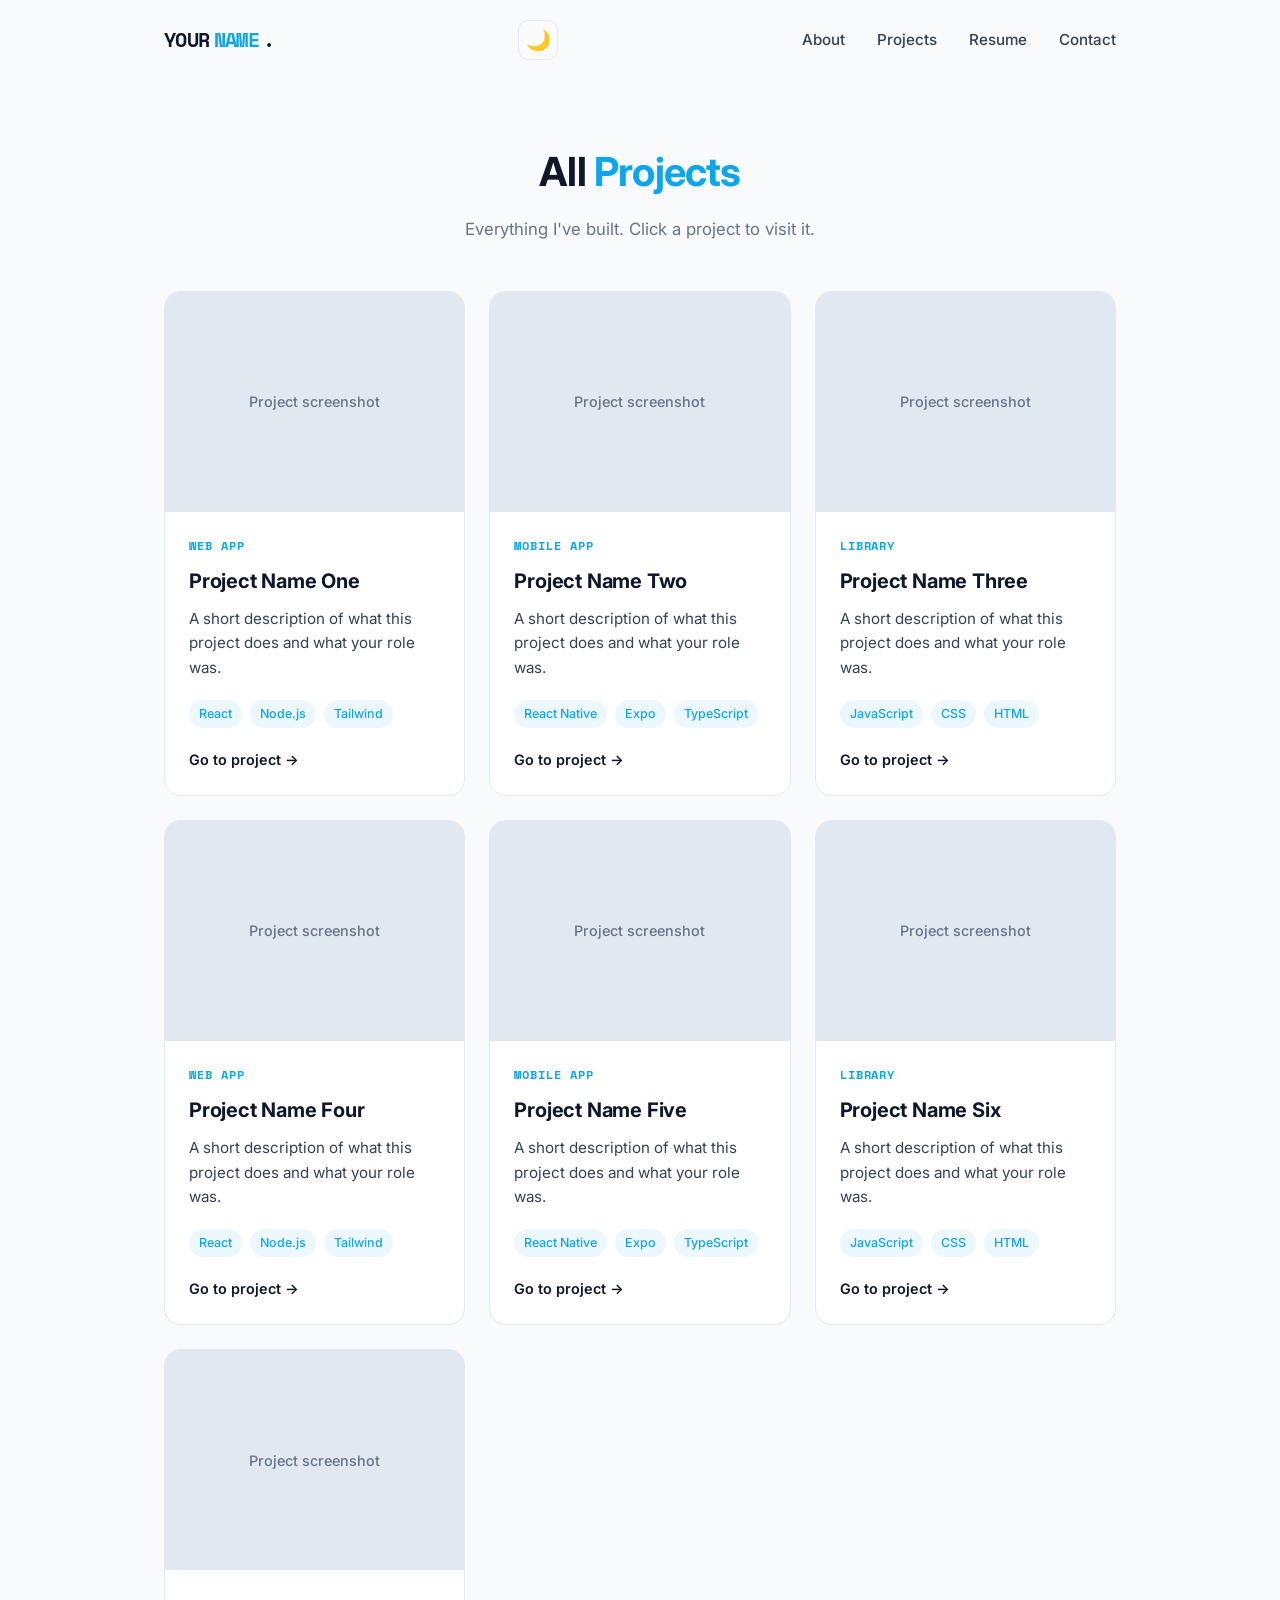
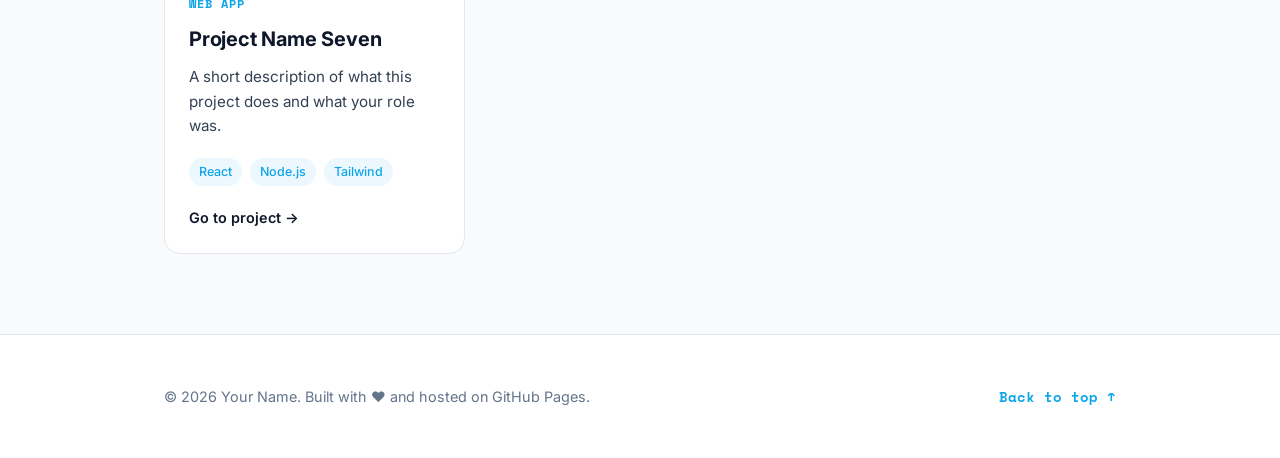
==== projects.html @ 4eeb3b73 "first commit" ====
<!DOCTYPE html>
<html lang="en">
<head>
  <meta charset="UTF-8" />
  <meta name="viewport" content="width=device-width, initial-scale=1.0" />
  <title>Projects | Your Name</title>
  <meta name="description" content="All projects by Your Name — developer, designer, and creator." />
  <link rel="preconnect" href="https://fonts.googleapis.com" />
  <link rel="preconnect" href="https://fonts.gstatic.com" crossorigin />
  <link href="https://fonts.googleapis.com/css2?family=Inter:wght@300;400;500;600;700&family=Space+Mono:ital,wght@0,400;0,700;1,400&display=swap" rel="stylesheet" />
  <link rel="stylesheet" href="styles.css" />
</head>
<body>

  <nav class="navbar" id="navbar">
    <div class="nav-container">
      <a href="index.html" class="logo">YOUR<span>NAME</span>.</a>

      <button class="theme-toggle" id="theme-toggle" aria-label="Toggle dark mode" title="Toggle dark mode">
        <span class="theme-icon">🌙</span>
      </button>

      <ul class="nav-links" id="nav-links">
        <li><a href="index.html#about">About</a></li>
        <li><a href="projects.html">Projects</a></li>
        <li><a href="resume.html">Resume</a></li>
        <li><a href="index.html#contact">Contact</a></li>
      </ul>

      <button class="nav-toggle" id="nav-toggle" aria-label="Toggle menu">
        <span></span>
        <span></span>
        <span></span>
      </button>
    </div>
  </nav>

  <section class="section projects-page" style="padding-top: 140px; padding-bottom: 80px;">
    <div class="container">
      <div class="section-header projects-header">
        <h2 class="section-title">All <span class="accent">Projects</span></h2>
        <p class="section-subtitle">Everything I've built. Click a project to visit it.</p>
      </div>
      <div class="projects-grid">
        <!-- Project 1 -->
        <article class="project-card">
          <div class="project-image">
            <div class="project-img-placeholder">Project screenshot</div>
          </div>
          <div class="project-content">
            <span class="project-tag">Web App</span>
            <h3 class="project-title">Project Name One</h3>
            <p class="project-description">
              A short description of what this project does and what your role was.
            </p>
            <div class="project-tech">
              <span>React</span>
              <span>Node.js</span>
              <span>Tailwind</span>
            </div>
            <a href="#" class="project-link">Go to project →</a>
          </div>
        </article>
        <!-- Project 2 -->
        <article class="project-card">
          <div class="project-image">
            <div class="project-img-placeholder">Project screenshot</div>
          </div>
          <div class="project-content">
            <span class="project-tag">Mobile App</span>
            <h3 class="project-title">Project Name Two</h3>
            <p class="project-description">
              A short description of what this project does and what your role was.
            </p>
            <div class="project-tech">
              <span>React Native</span>
              <span>Expo</span>
              <span>TypeScript</span>
            </div>
            <a href="#" class="project-link">Go to project →</a>
          </div>
        </article>
        <!-- Project 3 -->
        <article class="project-card">
          <div class="project-image">
            <div class="project-img-placeholder">Project screenshot</div>
          </div>
          <div class="project-content">
            <span class="project-tag">Library</span>
            <h3 class="project-title">Project Name Three</h3>
            <p class="project-description">
              A short description of what this project does and what your role was.
            </p>
            <div class="project-tech">
              <span>JavaScript</span>
              <span>CSS</span>
              <span>HTML</span>
            </div>
            <a href="#" class="project-link">Go to project →</a>
          </div>
        </article>
        <!-- Project 4 -->
        <article class="project-card">
          <div class="project-image">
            <div class="project-img-placeholder">Project screenshot</div>
          </div>
          <div class="project-content">
            <span class="project-tag">Web App</span>
            <h3 class="project-title">Project Name Four</h3>
            <p class="project-description">
              A short description of what this project does and what your role was.
            </p>
            <div class="project-tech">
              <span>React</span>
              <span>Node.js</span>
              <span>Tailwind</span>
            </div>
            <a href="#" class="project-link">Go to project →</a>
          </div>
        </article>
        <!-- Project 5 -->
        <article class="project-card">
          <div class="project-image">
            <div class="project-img-placeholder">Project screenshot</div>
          </div>
          <div class="project-content">
            <span class="project-tag">Mobile App</span>
            <h3 class="project-title">Project Name Five</h3>
            <p class="project-description">
              A short description of what this project does and what your role was.
            </p>
            <div class="project-tech">
              <span>React Native</span>
              <span>Expo</span>
              <span>TypeScript</span>
            </div>
            <a href="#" class="project-link">Go to project →</a>
          </div>
        </article>
        <!-- Project 6 -->
        <article class="project-card">
          <div class="project-image">
            <div class="project-img-placeholder">Project screenshot</div>
          </div>
          <div class="project-content">
            <span class="project-tag">Library</span>
            <h3 class="project-title">Project Name Six</h3>
            <p class="project-description">
              A short description of what this project does and what your role was.
            </p>
            <div class="project-tech">
              <span>JavaScript</span>
              <span>CSS</span>
              <span>HTML</span>
            </div>
            <a href="#" class="project-link">Go to project →</a>
          </div>
        </article>
        <!-- Project 7 -->
        <article class="project-card">
          <div class="project-image">
            <div class="project-img-placeholder">Project screenshot</div>
          </div>
          <div class="project-content">
            <span class="project-tag">Web App</span>
            <h3 class="project-title">Project Name Seven</h3>
            <p class="project-description">
              A short description of what this project does and what your role was.
            </p>
            <div class="project-tech">
              <span>React</span>
              <span>Node.js</span>
              <span>Tailwind</span>
            </div>
            <a href="#" class="project-link">Go to project →</a>
          </div>
        </article>
        <!-- Add more project cards here as needed -->
      </div>
    </div>
  </section>

  <footer class="footer">
    <div class="container footer-inner">
      <p>&copy; <span id="year"></span> Your Name. Built with ❤️ and hosted on GitHub Pages.</p>
      <div class="footer-note">
        <a href="#top" class="back-to-top">Back to top ↑</a>
      </div>
    </div>
  </footer>

  <script src="script.js"></script>
</body>
</html>
---- styles.css ----
/* ==========================================================================
   Portfolio Styles — inspired by theebruv.dev
   Clean, minimal, typography-focused design with dark mode
   ========================================================================== */

/* ---------- Variables (light mode) ---------- */
:root {
  --bg: #ffffff;
  --fg: #0f172a;
  --muted: #64748b;
  --accent: #0ea5e9;
  --accent-hover: #0284c7;
  --surface: #f8fafc;
  --border: #e2e8f0;
  --ink: #334155;

  --radius: 16px;
  --shadow: 0 10px 30px -10px rgba(2, 6, 23, 0.08);
  --transition: 0.3s ease;

  --max-width: 1000px;
}

/* ---------- Dark mode overrides ---------- */
body.dark {
  --bg: #0b1021;
  --fg: #f1f5f9;
  --muted: #94a3b8;
  --accent: #38bdf8;
  --accent-hover: #7dd3fc;
  --surface: #111827;
  --border: #1e293b;
  --ink: #e2e8f0;

  --shadow: 0 10px 30px -10px rgba(0, 0, 0, 0.45);
}

/* ---------- Reset ---------- */
* {
  box-sizing: border-box;
  margin: 0;
  padding: 0;
}

html {
  scroll-behavior: smooth;
}

body {
  font-family: "Inter", system-ui, -apple-system, sans-serif;
  background: var(--bg);
  color: var(--fg);
  line-height: 1.6;
  font-size: 17px;
  -webkit-font-smoothing: antialiased;
  transition: background-color 0.3s ease, color 0.3s ease;
}

a {
  color: inherit;
  text-decoration: none;
}

ul {
  list-style: none;
}

img {
  max-width: 100%;
  display: block;
}

/* ---------- Layout ---------- */
.container {
  width: 100%;
  max-width: var(--max-width);
  margin: 0 auto;
  padding: 0 24px;
}

.section {
  padding: 100px 0;
}

.section-header {
  text-align: center;
  max-width: 640px;
  margin: 0 auto 64px;
}

.section-title {
  font-size: 2.5rem;
  font-weight: 700;
  letter-spacing: -0.02em;
  margin-bottom: 12px;
}

.section-title .accent {
  color: var(--accent);
}

.section-subtitle {
  color: var(--muted);
  font-size: 1.05rem;
}

/* ---------- Navigation ---------- */
.navbar {
  position: fixed;
  top: 0;
  left: 0;
  width: 100%;
  z-index: 1000;
  padding: 20px 0;
  transition: var(--transition);
}

.navbar.scrolled {
  background: rgba(11, 16, 33, 0.85);
  backdrop-filter: blur(12px);
  padding: 12px 0;
  border-bottom: 1px solid var(--border);
}

body.dark .navbar.scrolled {
  background: rgba(11, 16, 33, 0.95);
}

.nav-container {
  max-width: var(--max-width);
  margin: 0 auto;
  padding: 0 24px;
  display: flex;
  align-items: center;
  justify-content: space-between;
  gap: 16px;
}

.logo {
  font-family: "Space Mono", monospace;
  font-size: 1.25rem;
  font-weight: 700;
  letter-spacing: -0.03em;
  display: flex;
  align-items: center;
  gap: 4px;
}

.logo span {
  color: var(--accent);
}

/* Theme toggle */
.theme-toggle {
  display: flex;
  align-items: center;
  justify-content: center;
  width: 40px;
  height: 40px;
  border-radius: 10px;
  border: 1px solid var(--border);
  background: var(--surface);
  color: var(--fg);
  font-size: 1.25rem;
  cursor: pointer;
  transition: var(--transition);
}

.theme-toggle:hover {
  background: var(--accent);
  color: #fff;
  border-color: var(--accent);
}

.nav-links {
  display: flex;
  gap: 32px;
  align-items: center;
}

.nav-links a {
  font-size: 0.95rem;
  font-weight: 500;
  color: var(--ink);
  transition: color var(--transition);
}

.nav-links a:hover {
  color: var(--accent);
}

.nav-toggle {
  display: none;
  flex-direction: column;
  gap: 6px;
  background: none;
  border: none;
  cursor: pointer;
  padding: 6px;
}

.nav-toggle span {
  display: block;
  width: 24px;
  height: 2px;
  background: var(--fg);
  border-radius: 2px;
  transition: var(--transition);
}

/* ---------- Hero ---------- */
.hero {
  position: relative;
  padding: 160px 0 120px;
  min-height: 85vh;
  display: flex;
  align-items: center;
  justify-content: center;
}

.hero-content {
  max-width: 720px;
}

.hero-tagline {
  font-family: "Space Mono", monospace;
  font-size: 1.1rem;
  color: var(--accent);
  font-weight: 700;
  margin-bottom: 16px;
  display: inline-block;
}

.hero-title {
  font-size: 3.5rem;
  line-height: 1.05;
  letter-spacing: -0.03em;
  margin-bottom: 24px;
  font-weight: 700;
}

.hero-title .highlight {
  color: var(--accent);
  background: linear-gradient(135deg, rgba(14, 165, 233, 0.15), rgba(2, 132, 199, 0.1));
  padding: 2px 8px;
  border-radius: 6px;
}

body.dark .hero-title .highlight {
  background: linear-gradient(135deg, rgba(56, 189, 248, 0.2), rgba(2, 132, 199, 0.15));
}

.hero-subtitle {
  font-size: 1.15rem;
  color: var(--muted);
  margin-bottom: 32px;
  max-width: 520px;
}

.hero-actions {
  display: flex;
  gap: 16px;
  flex-wrap: wrap;
  margin-bottom: 48px;
}

.btn {
  display: inline-flex;
  align-items: center;
  justify-content: center;
  gap: 8px;
  padding: 12px 24px;
  border-radius: 10px;
  font-weight: 600;
  font-size: 0.95rem;
  cursor: pointer;
  transition: var(--transition);
  border: none;
}

.btn-primary {
  background: var(--fg);
  color: #0720c5;
}

.btn-primary:hover {
  background: var(--accent);
  color: #fff;
  transform: translateY(-2px);
}

.btn-outline {
  background: transparent;
  color: var(--fg);
  border: 1px solid var(--border);
}

.btn-outline:hover {
  background: var(--surface);
  border-color: var(--accent);
}

.hero-scroll {
  font-family: "Space Mono", monospace;
  font-size: 0.85rem;
  color: var(--muted);
  display: flex;
  align-items: center;
  gap: 8px;
  transition: var(--transition);
}

.hero-scroll:hover {
  color: var(--accent);
}

.arrow {
  font-size: 0.7rem;
  animation: bounce 2s infinite;
}

@keyframes bounce {
  0%, 100% { transform: translateY(0); }
  50% { transform: translateY(4px); }
}

/* ---------- About ---------- */
.about-grid {
  display: grid;
  grid-template-columns: 1fr 320px;
  gap: 64px;
  align-items: start;
}

.about-text p {
  color: var(--ink);
  margin-bottom: 20px;
  font-size: 1.1rem;
}

.about-text p .bold {
  font-weight: 600;
}

.about-text p .placeholder {
  color: var(--accent);
  font-weight: 500;
}

.about-stats {
  display: flex;
  gap: 32px;
  margin-top: 40px;
}

.stat-number {
  display: block;
  font-size: 1.75rem;
  font-weight: 700;
  color: var(--fg);
}

.stat-label {
  font-size: 0.85rem;
  color: var(--muted);
  text-transform: uppercase;
  letter-spacing: 0.05em;
}

.about-image .photo-placeholder {
  width: 100%;
  aspect-ratio: 1;
  background: var(--surface);
  border: 1px solid var(--border);
  border-radius: var(--radius);
  display: flex;
  align-items: center;
  justify-content: center;
  color: var(--muted);
  font-size: 0.95rem;
  font-weight: 500;
}

/* ---------- Featured Projects (2 on homepage) ---------- */
.featured-projects {
  background: var(--surface);
}

.featured-projects .section-header {
  text-align: center;
  margin-bottom: 40px;
}

/* ---------- Projects (dedicated page feel) ---------- */
.projects-page {
  background: var(--surface);
}

.projects-header {
  margin-bottom: 48px;
}

.projects-header .section-subtitle {
  max-width: none;
}

/* Featured projects grid (2 on homepage) */
.projects-grid-featured {
  display: grid;
  grid-template-columns: repeat(2, 1fr);
  gap: 24px;
}

/* Projects grid (projects page — scrollable grid) */
.projects-grid {
  display: grid;
  grid-template-columns: repeat(3, 1fr);
  gap: 24px;
}

.project-card {
  background: var(--bg);
  border: 1px solid var(--border);
  border-radius: var(--radius);
  overflow: hidden;
  transition: var(--transition);
  display: flex;
  flex-direction: column;
}

.project-card:hover {
  border-color: var(--accent);
  transform: translateY(-6px);
  box-shadow: var(--shadow);
}

.project-image {
  height: 220px;
  background: var(--border);
  display: flex;
  align-items: center;
  justify-content: center;
  color: var(--muted);
  font-size: 0.9rem;
  font-weight: 500;
}

.project-content {
  padding: 24px;
  flex: 1;
  display: flex;
  flex-direction: column;
}

.project-tag {
  font-family: "Space Mono", monospace;
  font-size: 0.75rem;
  text-transform: uppercase;
  letter-spacing: 0.08em;
  color: var(--accent);
  font-weight: 700;
  margin-bottom: 10px;
  display: inline-block;
}

.project-title {
  font-size: 1.25rem;
  font-weight: 700;
  margin-bottom: 10px;
  letter-spacing: -0.01em;
}

.project-description {
  color: var(--ink);
  font-size: 0.95rem;
  margin-bottom: 20px;
  flex: 1;
}

.project-tech {
  display: flex;
  gap: 8px;
  flex-wrap: wrap;
  margin-bottom: 20px;
}

.project-tech span {
  font-size: 0.78rem;
  background: rgba(14, 165, 233, 0.08);
  color: var(--accent);
  padding: 4px 10px;
  border-radius: 20px;
  font-weight: 500;
}

body.dark .project-tech span {
  background: rgba(56, 189, 248, 0.15);
}

.project-link {
  font-size: 0.9rem;
  font-weight: 600;
  color: var(--fg);
  margin-top: auto;
  transition: var(--transition);
}

.project-link:hover {
  color: var(--accent);
  text-decoration: underline;
}

/* ---------- Skills ---------- */
.skills-grid {
  display: grid;
  grid-template-columns: repeat(3, 1fr);
  gap: 32px;
}

.skill-category {
  background: var(--surface);
  border: 1px solid var(--border);
  border-radius: var(--radius);
  padding: 32px 24px;
}

.skill-category h3 {
  font-size: 1.1rem;
  margin-bottom: 16px;
  color: var(--fg);
}

.skill-category ul li {
  font-size: 0.95rem;
  color: var(--ink);
  margin-bottom: 8px;
}

/* ---------- Contact ---------- */
.contact-section {
  background: var(--surface);
}

.contact-content {
  max-width: 560px;
  margin: 0 auto;
  text-align: center;
}

.contact-info p {
  color: var(--ink);
  font-size: 1.1rem;
  margin-bottom: 32px;
}

.contact-links {
  display: flex;
  flex-direction: column;
  gap: 16px;
  align-items: center;
}

.contact-link {
  display: flex;
  align-items: center;
  gap: 10px;
  font-size: 1rem;
  color: var(--fg);
  font-weight: 500;
  transition: var(--transition);
}

.contact-link:hover {
  color: var(--accent);
}

.contact-link .icon {
  font-size: 1.25rem;
}

/* ---------- Footer ---------- */
.footer {
  border-top: 1px solid var(--border);
  padding: 48px 0;
  background: var(--bg);
}

.footer-inner {
  display: flex;
  justify-content: space-between;
  align-items: center;
  flex-wrap: wrap;
  gap: 16px;
}

.footer p {
  font-size: 0.9rem;
  color: var(--muted);
}

.back-to-top {
  font-family: "Space Mono", monospace;
  font-size: 0.85rem;
  color: var(--accent);
  font-weight: 600;
  transition: var(--transition);
}

.back-to-top:hover {
  text-decoration: underline;
}

/* ---------- Responsive ---------- */
@media (max-width: 900px) {
  .about-grid {
    grid-template-columns: 1fr;
    gap: 40px;
  }

  .projects-grid,
  .projects-grid-featured {
    grid-template-columns: repeat(2, 1fr);
  }

  .skills-grid {
    grid-template-columns: repeat(2, 1fr);
  }
}

@media (max-width: 640px) {
  .hero-title {
    font-size: 2.5rem;
  }

  .hero-actions {
    flex-direction: column;
  }

  .btn {
    width: 100%;
    justify-content: center;
  }

  .projects-grid,
  .projects-grid-featured {
    grid-template-columns: 1fr;
  }

  .skills-grid {
    grid-template-columns: 1fr;
  }

  .nav-links {
    position: fixed;
    top: 0;
    right: -100%;
    width: 70%;
    max-width: 300px;
    height: 100vh;
    background: var(--bg);
    flex-direction: column;
    align-items: flex-start;
    justify-content: flex-start;
    padding: 90px 32px 32px;
    gap: 24px;
    box-shadow: -10px 0 30px rgba(0, 0, 0, 0.08);
    transition: right var(--transition);
    border-left: 1px solid var(--border);
  }

  .nav-links.open {
    right: 0;
  }

  .nav-toggle {
    display: flex;
  }
}
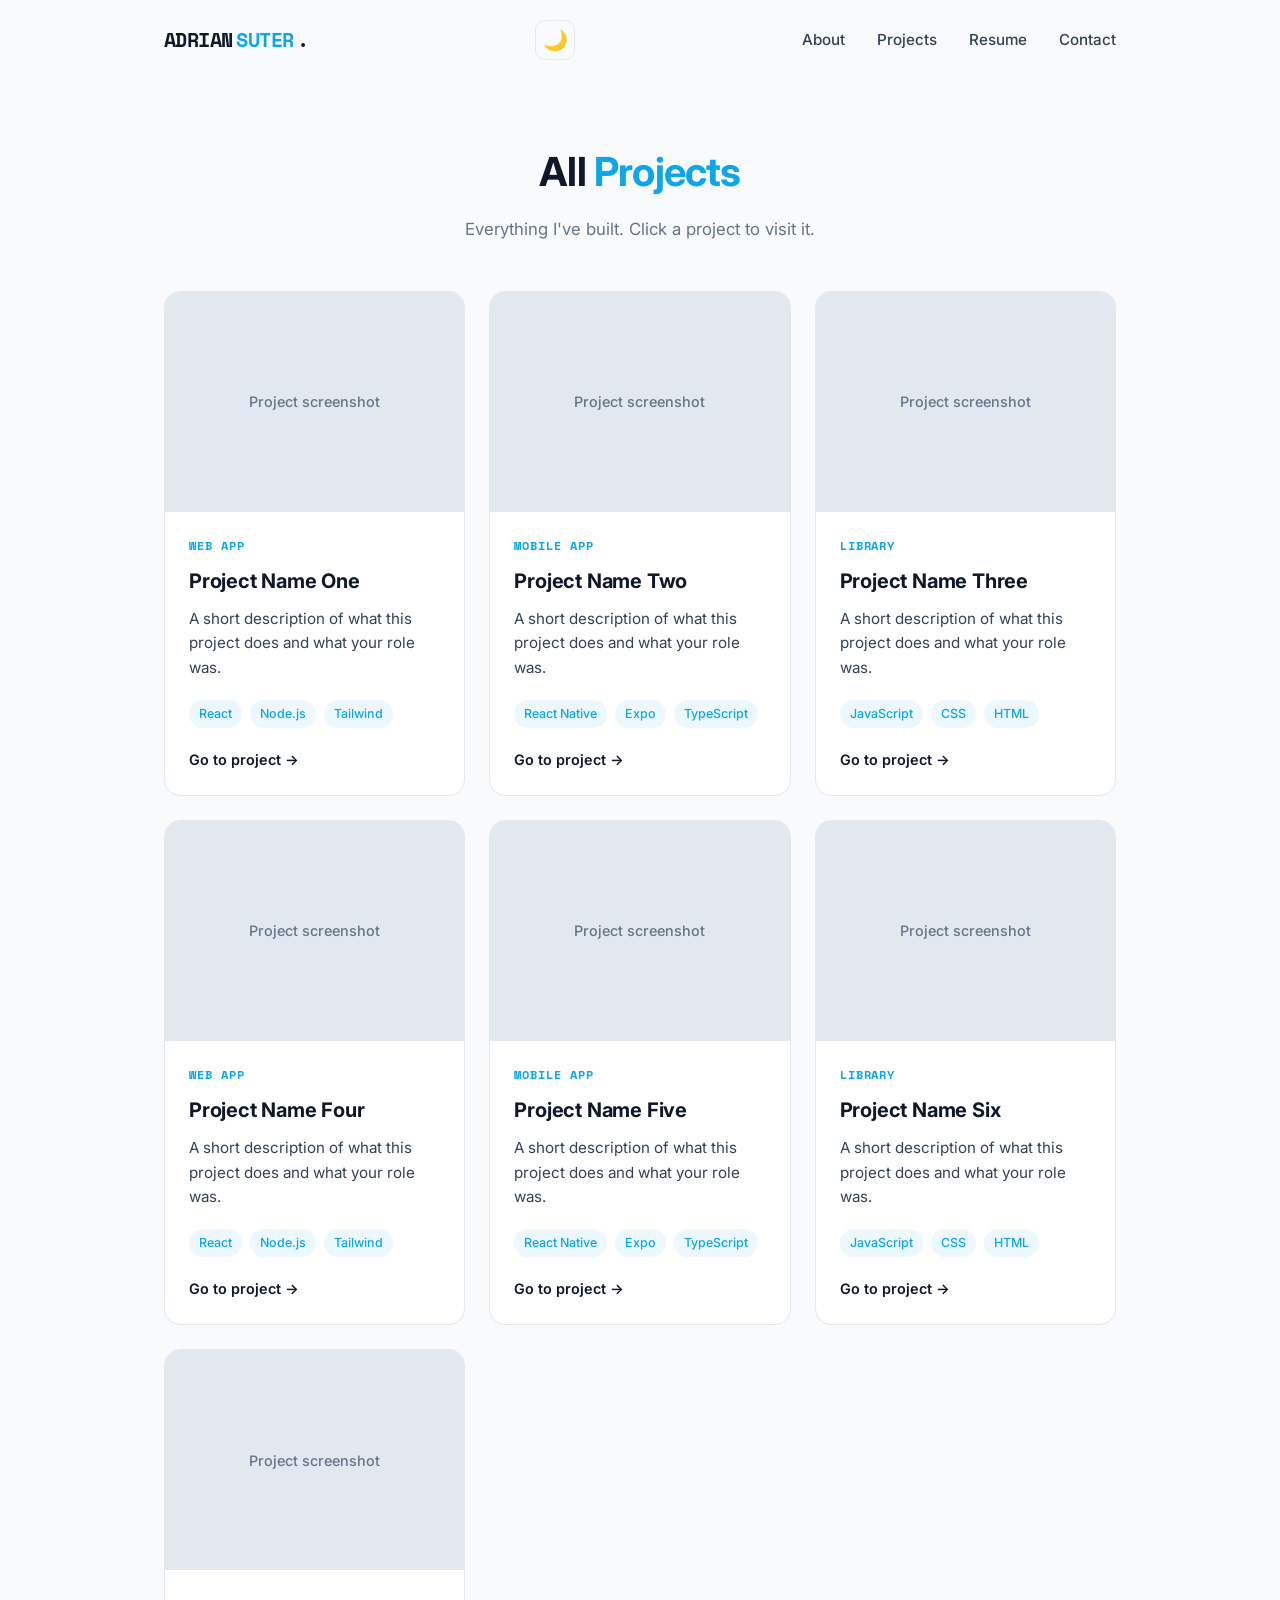
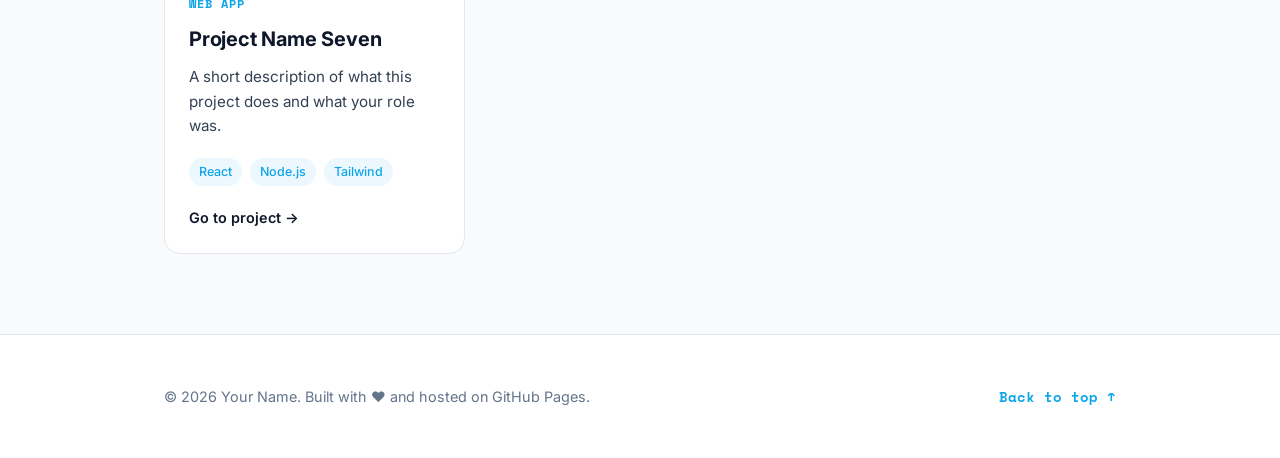
==== commit 108e41ca: "modified:   index.html 	modified:   projects.html 	modified:   resume.html 	modified:   script.js 	m" ====
--- a/projects.html
+++ b/projects.html
@@ -3,7 +3,7 @@
 <head>
   <meta charset="UTF-8" />
   <meta name="viewport" content="width=device-width, initial-scale=1.0" />
-  <title>Projects | Your Name</title>
+  <title>Projects | Adrian Suter</title>
   <meta name="description" content="All projects by Your Name — developer, designer, and creator." />
   <link rel="preconnect" href="https://fonts.googleapis.com" />
   <link rel="preconnect" href="https://fonts.gstatic.com" crossorigin />
@@ -14,7 +14,7 @@
 
   <nav class="navbar" id="navbar">
     <div class="nav-container">
-      <a href="index.html" class="logo">YOUR<span>NAME</span>.</a>
+      <a href="index.html" class="logo">ADRIAN<span>SUTER</span>.</a>
 
       <button class="theme-toggle" id="theme-toggle" aria-label="Toggle dark mode" title="Toggle dark mode">
         <span class="theme-icon">🌙</span>
--- a/styles.css
+++ b/styles.css
@@ -560,6 +560,17 @@
   align-items: center;
 }
 
+.resume-contact-row {
+  display: flex;
+  flex-wrap: wrap;
+  justify-content: center;
+  align-items: center;
+  gap: 8px 16px;
+  margin-top: 6px;
+  color: var(--muted);
+  font-size: 0.95rem;
+}
+
 .contact-link {
   display: flex;
   align-items: center;
@@ -576,6 +587,58 @@
 
 .contact-link .icon {
   font-size: 1.25rem;
+}
+
+.contact-link img.icon {
+  width: 1.25rem;
+  height: 1.25rem;
+  object-fit: contain;
+}
+
+body.dark .contact-link img.icon-light-in-dark {
+  filter: brightness(0) invert(1);
+}
+
+@media print {
+  .navbar {
+    display: none !important;
+  }
+
+  body * {
+    visibility: hidden;
+  }
+
+  .resume-content,
+  .resume-content * {
+    visibility: visible;
+  }
+
+  .resume-content {
+    position: absolute;
+    top: 0;
+    left: 0;
+    width: 100%;
+    max-width: none !important;
+    margin: 0 !important;
+    padding: 0 !important;
+    border: 0 !important;
+    border-radius: 0 !important;
+    background: #ffffff !important;
+    color: #0f172a !important;
+    --fg: #0f172a;
+    --muted: #64748b;
+    --surface: #ffffff;
+    --border: #e2e8f0;
+    --ink: #334155;
+  }
+
+  .resume-content .resume-actions {
+    display: none !important;
+  }
+
+  .resume-content .icon-light-in-dark {
+    filter: none !important;
+  }
 }
 
 /* ---------- Footer ---------- */
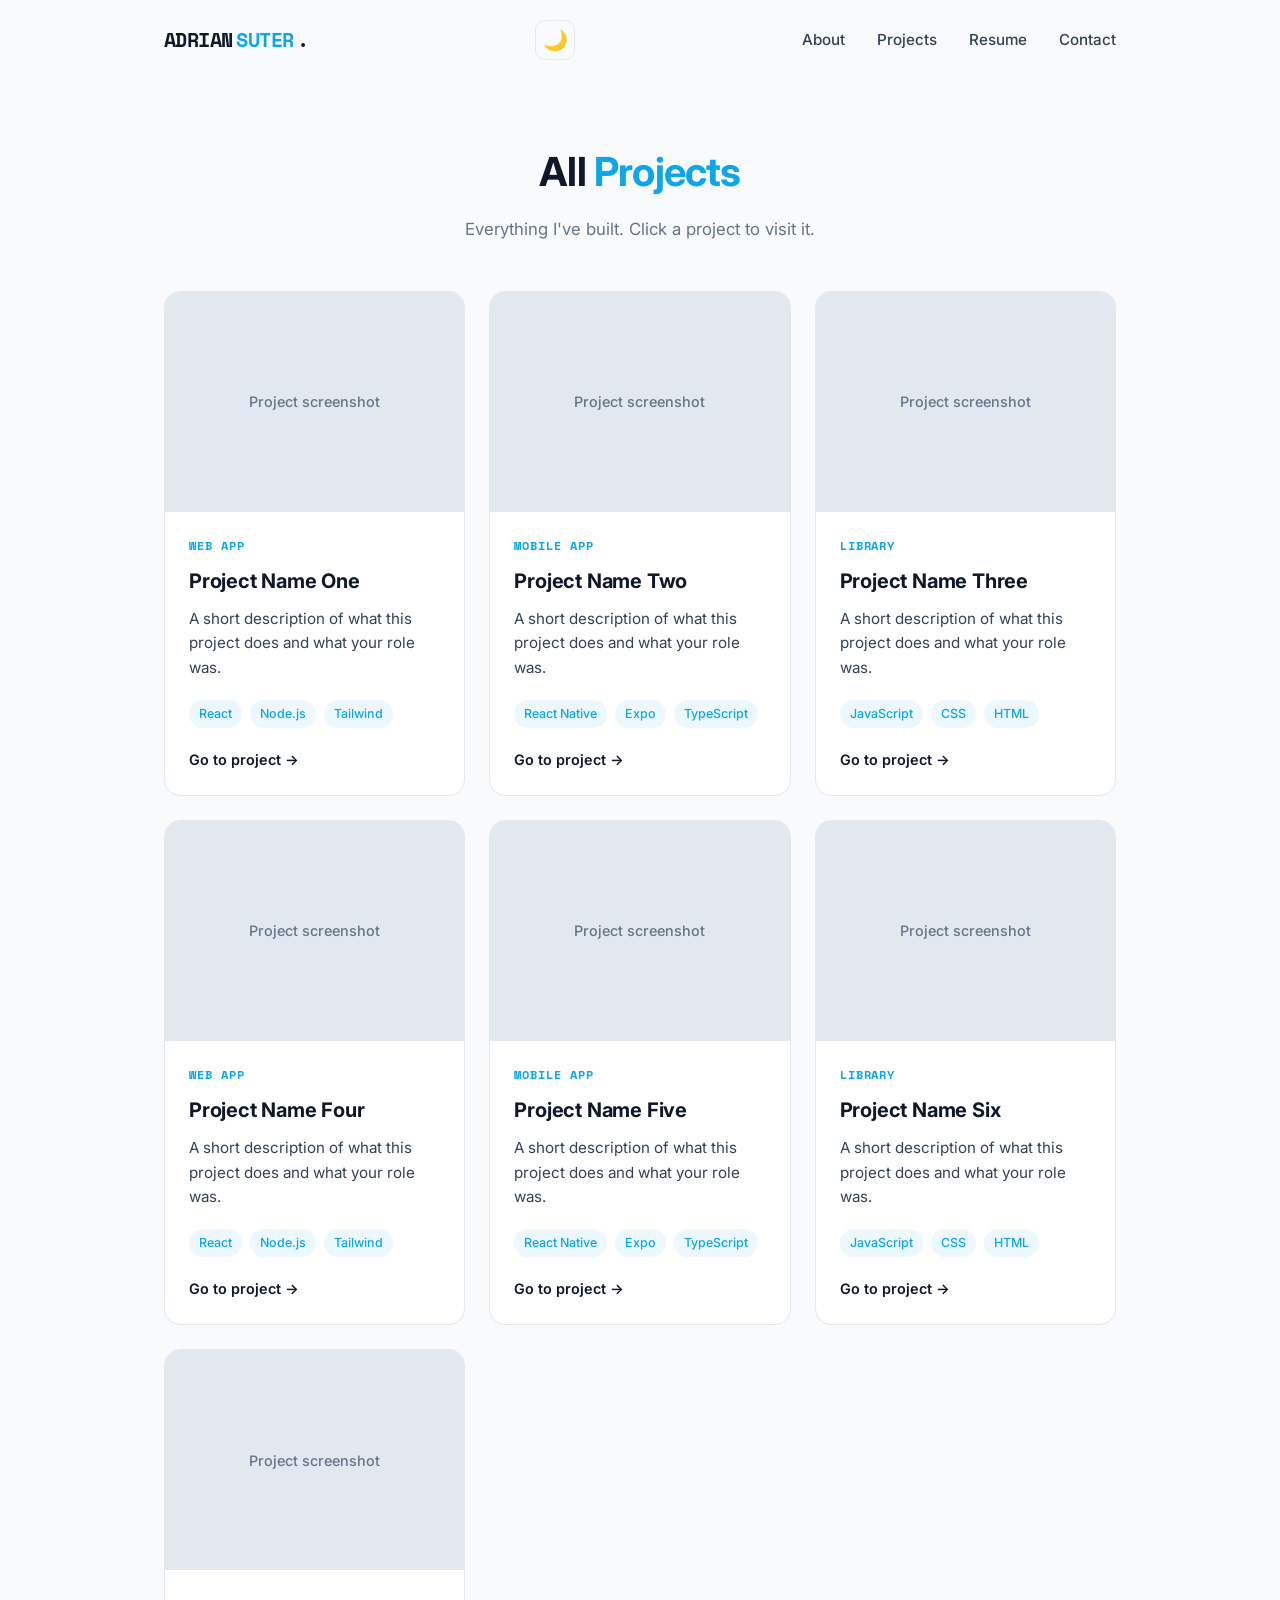
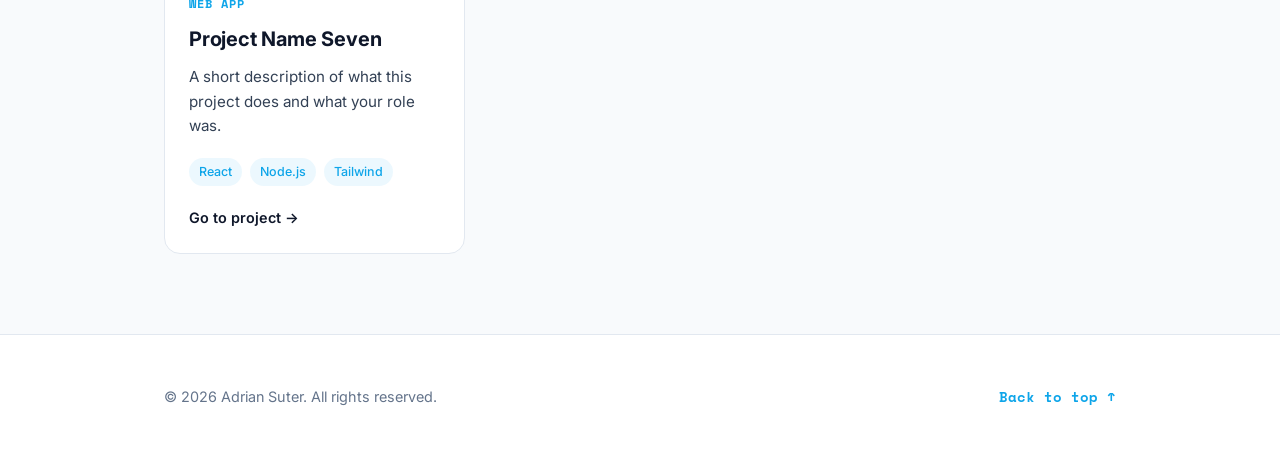
==== commit a46da4b7: "modified:   projects.html 	modified:   resume.html" ====
--- a/projects.html
+++ b/projects.html
@@ -182,7 +182,7 @@
 
   <footer class="footer">
     <div class="container footer-inner">
-      <p>&copy; <span id="year"></span> Your Name. Built with ❤️ and hosted on GitHub Pages.</p>
+      <p>&copy; <span id="year"></span> Adrian Suter. All rights reserved.</p>
       <div class="footer-note">
         <a href="#top" class="back-to-top">Back to top ↑</a>
       </div>
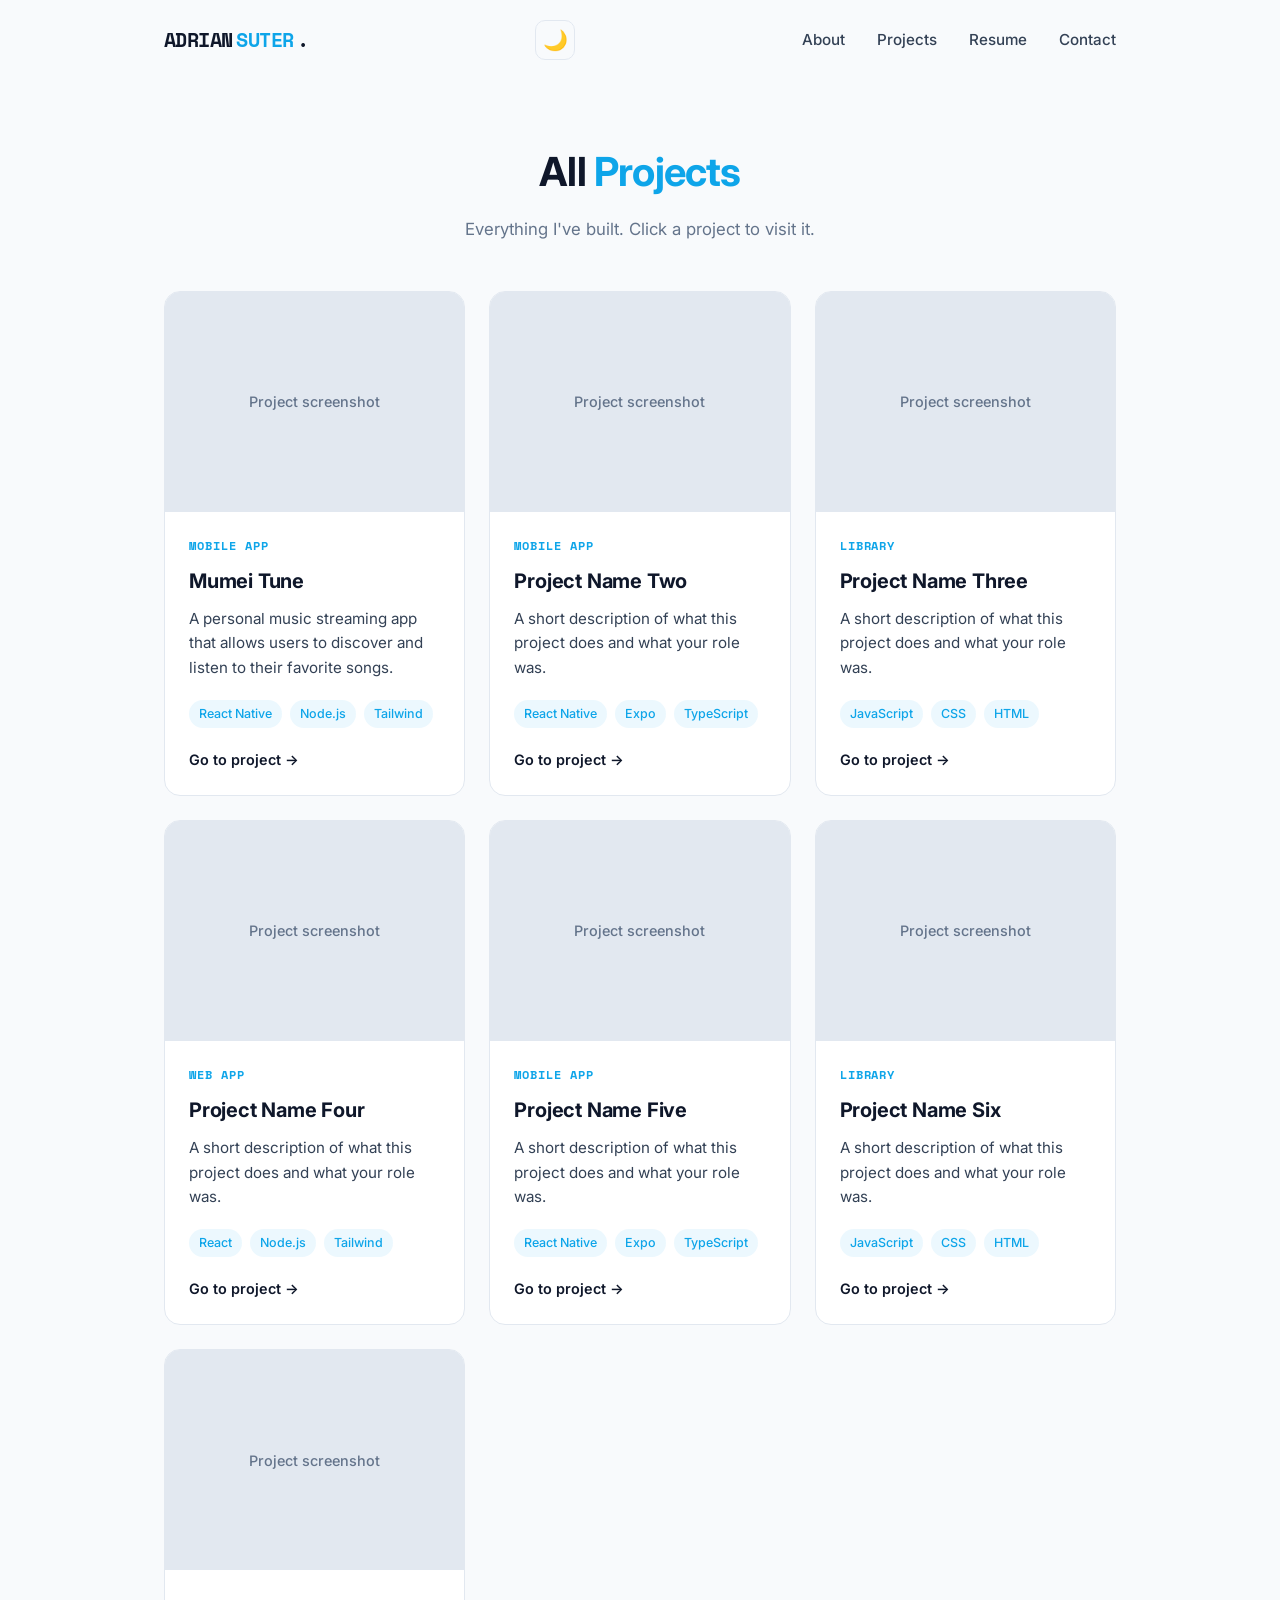
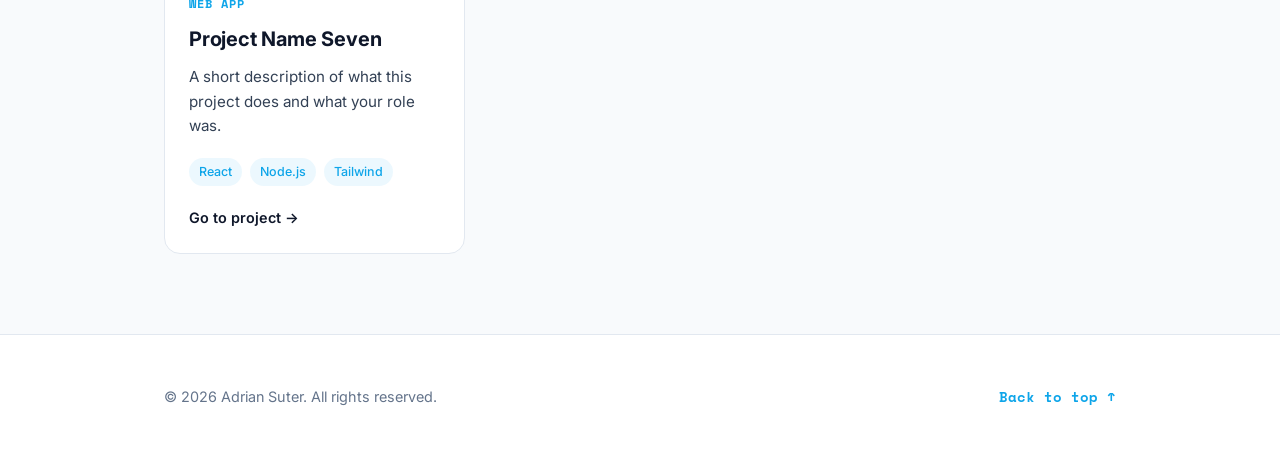
==== commit 8c5ae9f9: "modified:   projects.html" ====
--- a/projects.html
+++ b/projects.html
@@ -48,13 +48,13 @@
             <div class="project-img-placeholder">Project screenshot</div>
           </div>
           <div class="project-content">
-            <span class="project-tag">Web App</span>
-            <h3 class="project-title">Project Name One</h3>
+            <span class="project-tag">Mobile APP</span>
+            <h3 class="project-title">Mumei Tune</h3>
             <p class="project-description">
-              A short description of what this project does and what your role was.
+              A personal music streaming app that allows users to discover and listen to their favorite songs.
             </p>
             <div class="project-tech">
-              <span>React</span>
+              <span>React Native</span>
               <span>Node.js</span>
               <span>Tailwind</span>
             </div>
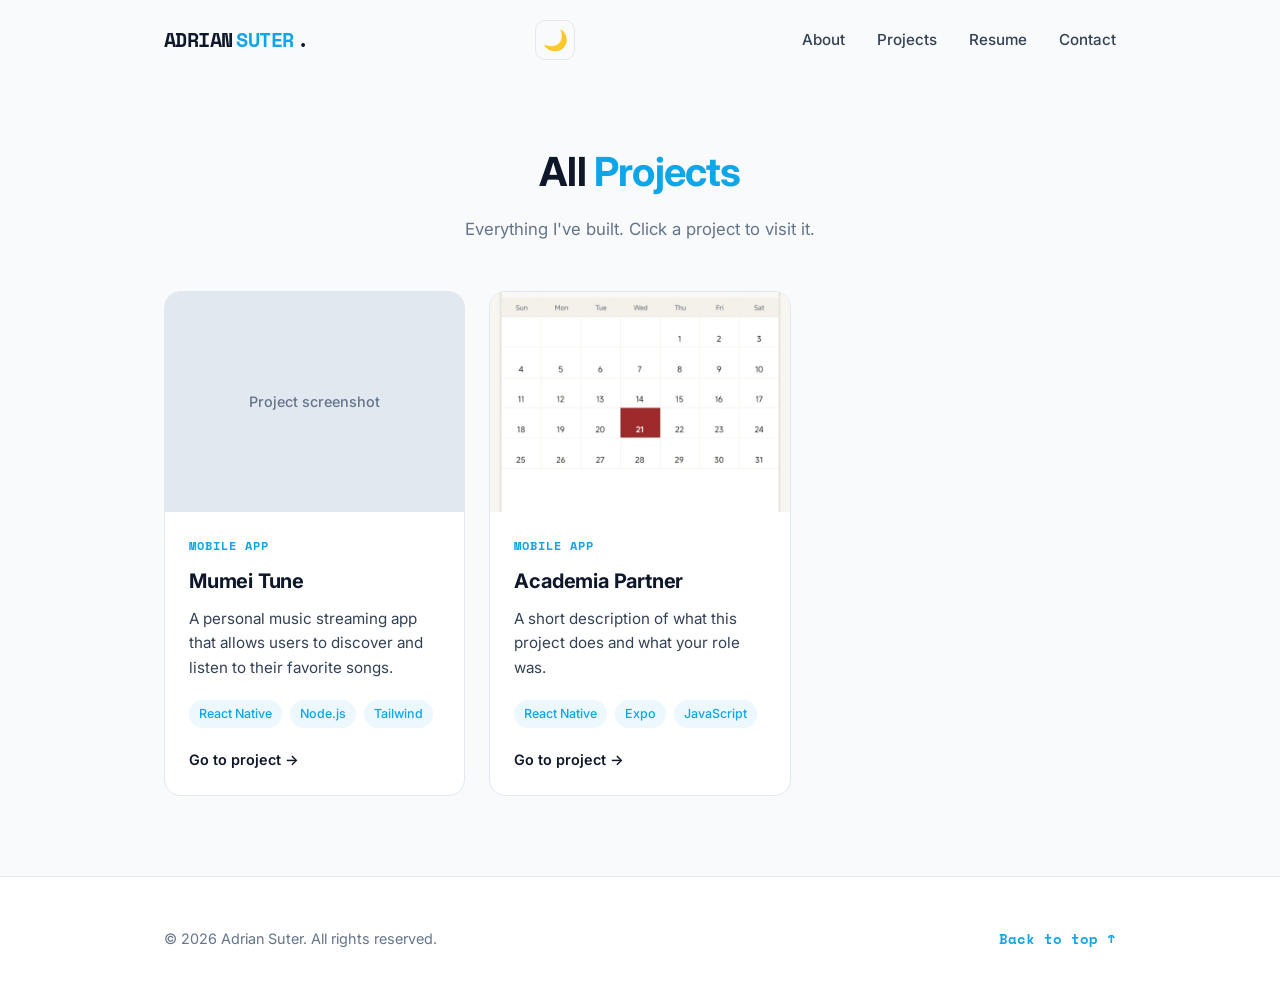
==== commit 71981e03: "new file:   Asset/Academia Partner.jpeg 	modified:   projects.html 	modified:   styles.css" ====
--- a/projects.html
+++ b/projects.html
@@ -64,117 +64,23 @@
         <!-- Project 2 -->
         <article class="project-card">
           <div class="project-image">
-            <div class="project-img-placeholder">Project screenshot</div>
+            <img class="project-img-placeholder" src="Asset\Academia Partner.jpeg" alt="Project screenshot">
           </div>
           <div class="project-content">
             <span class="project-tag">Mobile App</span>
-            <h3 class="project-title">Project Name Two</h3>
+            <h3 class="project-title">Academia Partner</h3>
             <p class="project-description">
               A short description of what this project does and what your role was.
             </p>
             <div class="project-tech">
               <span>React Native</span>
               <span>Expo</span>
-              <span>TypeScript</span>
+              <span>JavaScript</span>
             </div>
-            <a href="#" class="project-link">Go to project →</a>
+            <a href="https://github.com/roguesuter/Academia-Partner" class="project-link">Go to project →</a>
           </div>
         </article>
-        <!-- Project 3 -->
-        <article class="project-card">
-          <div class="project-image">
-            <div class="project-img-placeholder">Project screenshot</div>
-          </div>
-          <div class="project-content">
-            <span class="project-tag">Library</span>
-            <h3 class="project-title">Project Name Three</h3>
-            <p class="project-description">
-              A short description of what this project does and what your role was.
-            </p>
-            <div class="project-tech">
-              <span>JavaScript</span>
-              <span>CSS</span>
-              <span>HTML</span>
-            </div>
-            <a href="#" class="project-link">Go to project →</a>
-          </div>
-        </article>
-        <!-- Project 4 -->
-        <article class="project-card">
-          <div class="project-image">
-            <div class="project-img-placeholder">Project screenshot</div>
-          </div>
-          <div class="project-content">
-            <span class="project-tag">Web App</span>
-            <h3 class="project-title">Project Name Four</h3>
-            <p class="project-description">
-              A short description of what this project does and what your role was.
-            </p>
-            <div class="project-tech">
-              <span>React</span>
-              <span>Node.js</span>
-              <span>Tailwind</span>
-            </div>
-            <a href="#" class="project-link">Go to project →</a>
-          </div>
-        </article>
-        <!-- Project 5 -->
-        <article class="project-card">
-          <div class="project-image">
-            <div class="project-img-placeholder">Project screenshot</div>
-          </div>
-          <div class="project-content">
-            <span class="project-tag">Mobile App</span>
-            <h3 class="project-title">Project Name Five</h3>
-            <p class="project-description">
-              A short description of what this project does and what your role was.
-            </p>
-            <div class="project-tech">
-              <span>React Native</span>
-              <span>Expo</span>
-              <span>TypeScript</span>
-            </div>
-            <a href="#" class="project-link">Go to project →</a>
-          </div>
-        </article>
-        <!-- Project 6 -->
-        <article class="project-card">
-          <div class="project-image">
-            <div class="project-img-placeholder">Project screenshot</div>
-          </div>
-          <div class="project-content">
-            <span class="project-tag">Library</span>
-            <h3 class="project-title">Project Name Six</h3>
-            <p class="project-description">
-              A short description of what this project does and what your role was.
-            </p>
-            <div class="project-tech">
-              <span>JavaScript</span>
-              <span>CSS</span>
-              <span>HTML</span>
-            </div>
-            <a href="#" class="project-link">Go to project →</a>
-          </div>
-        </article>
-        <!-- Project 7 -->
-        <article class="project-card">
-          <div class="project-image">
-            <div class="project-img-placeholder">Project screenshot</div>
-          </div>
-          <div class="project-content">
-            <span class="project-tag">Web App</span>
-            <h3 class="project-title">Project Name Seven</h3>
-            <p class="project-description">
-              A short description of what this project does and what your role was.
-            </p>
-            <div class="project-tech">
-              <span>React</span>
-              <span>Node.js</span>
-              <span>Tailwind</span>
-            </div>
-            <a href="#" class="project-link">Go to project →</a>
-          </div>
-        </article>
+
         <!-- Add more project cards here as needed -->
       </div>
     </div>
--- a/styles.css
+++ b/styles.css
@@ -437,12 +437,19 @@
 .project-image {
   height: 220px;
   background: var(--border);
+  overflow: hidden;
   display: flex;
   align-items: center;
   justify-content: center;
   color: var(--muted);
   font-size: 0.9rem;
   font-weight: 500;
+}
+
+.project-image img {
+  width: 100%;
+  height: 100%;
+  object-fit: cover;
 }
 
 .project-content {
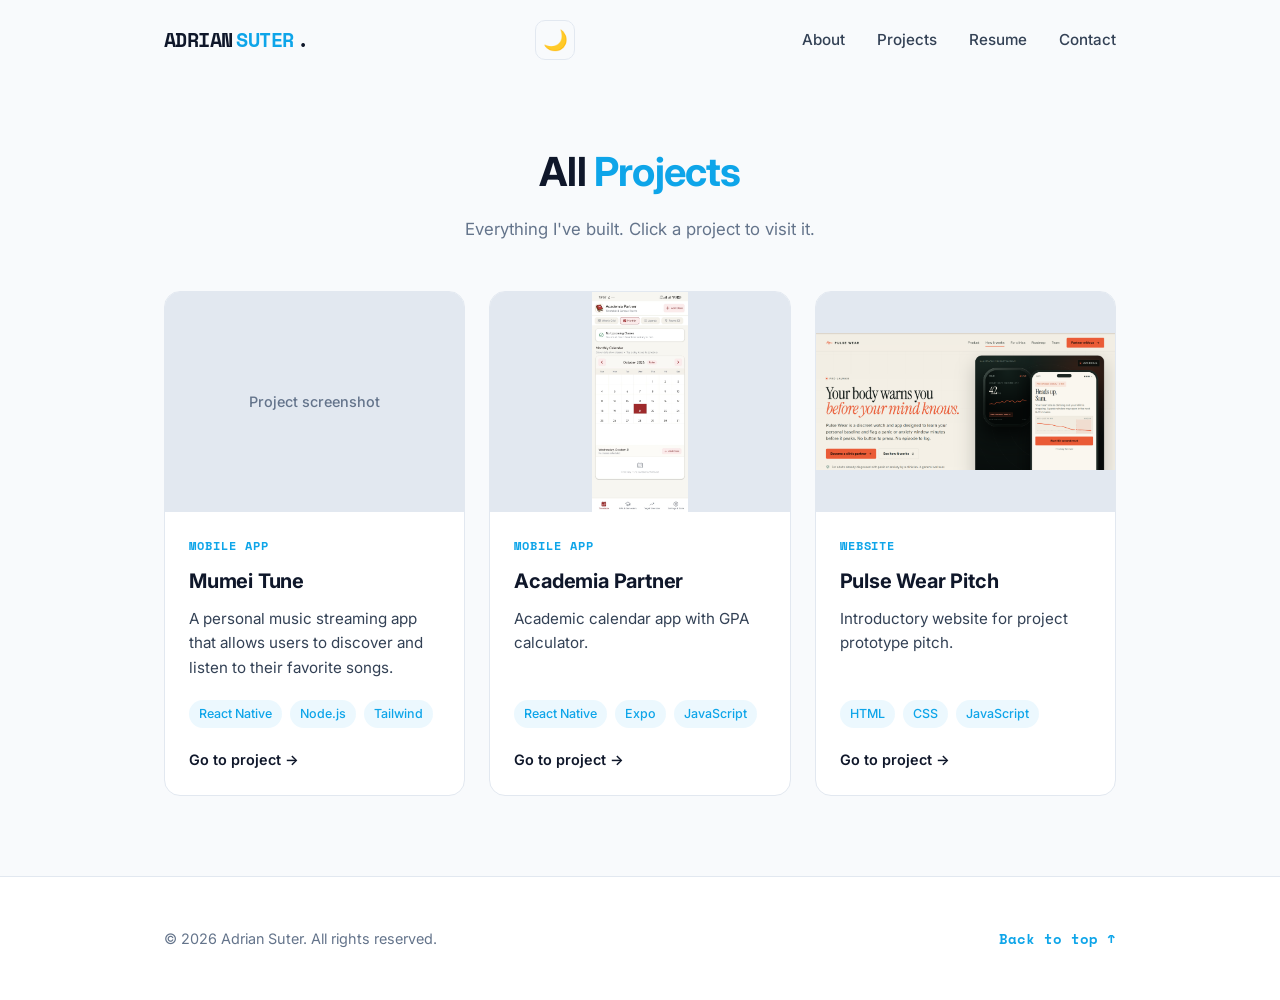
==== commit 9cb5a3ef: "new file:   Asset/Screenshots/Screenshot 2026-11-12 095747.png 	modified:   index.html 	modified:   " ====
--- a/projects.html
+++ b/projects.html
@@ -64,13 +64,13 @@
         <!-- Project 2 -->
         <article class="project-card">
           <div class="project-image">
-            <img class="project-img-placeholder" src="Asset\Academia Partner.jpeg" alt="Project screenshot">
+            <img class="project-img-placeholder" src="Asset\Screenshots\Academia Partner.jpeg" alt="Project screenshot">
           </div>
           <div class="project-content">
             <span class="project-tag">Mobile App</span>
             <h3 class="project-title">Academia Partner</h3>
             <p class="project-description">
-              A short description of what this project does and what your role was.
+              Academic calendar app with GPA calculator.
             </p>
             <div class="project-tech">
               <span>React Native</span>
@@ -78,6 +78,25 @@
               <span>JavaScript</span>
             </div>
             <a href="https://github.com/roguesuter/Academia-Partner" class="project-link">Go to project →</a>
+          </div>
+        </article>
+        <!-- Project 3 -->
+         <article class="project-card">
+          <div class="project-image">
+            <img class="project-img-placeholder" src="Asset\Screenshots\Screenshot 2026-11-12 095747.png" alt="Project screenshot">
+          </div>
+          <div class="project-content">
+            <span class="project-tag">Website</span>
+            <h3 class="project-title">Pulse Wear Pitch</h3>
+            <p class="project-description">
+              Introductory website for project prototype pitch.
+            </p>
+            <div class="project-tech">
+              <span>HTML</span>
+              <span>CSS</span>
+              <span>JavaScript</span>
+            </div>
+            <a href="https://pulse-wear-co.vercel.app/" class="project-link">Go to project →</a>
           </div>
         </article>
 
--- a/styles.css
+++ b/styles.css
@@ -1,8 +1,3 @@
-/* ==========================================================================
-   Portfolio Styles — inspired by theebruv.dev
-   Clean, minimal, typography-focused design with dark mode
-   ========================================================================== */
-
 /* ---------- Variables (light mode) ---------- */
 :root {
   --bg: #ffffff;
@@ -449,7 +444,7 @@
 .project-image img {
   width: 100%;
   height: 100%;
-  object-fit: cover;
+  object-fit: contain;
 }
 
 .project-content {
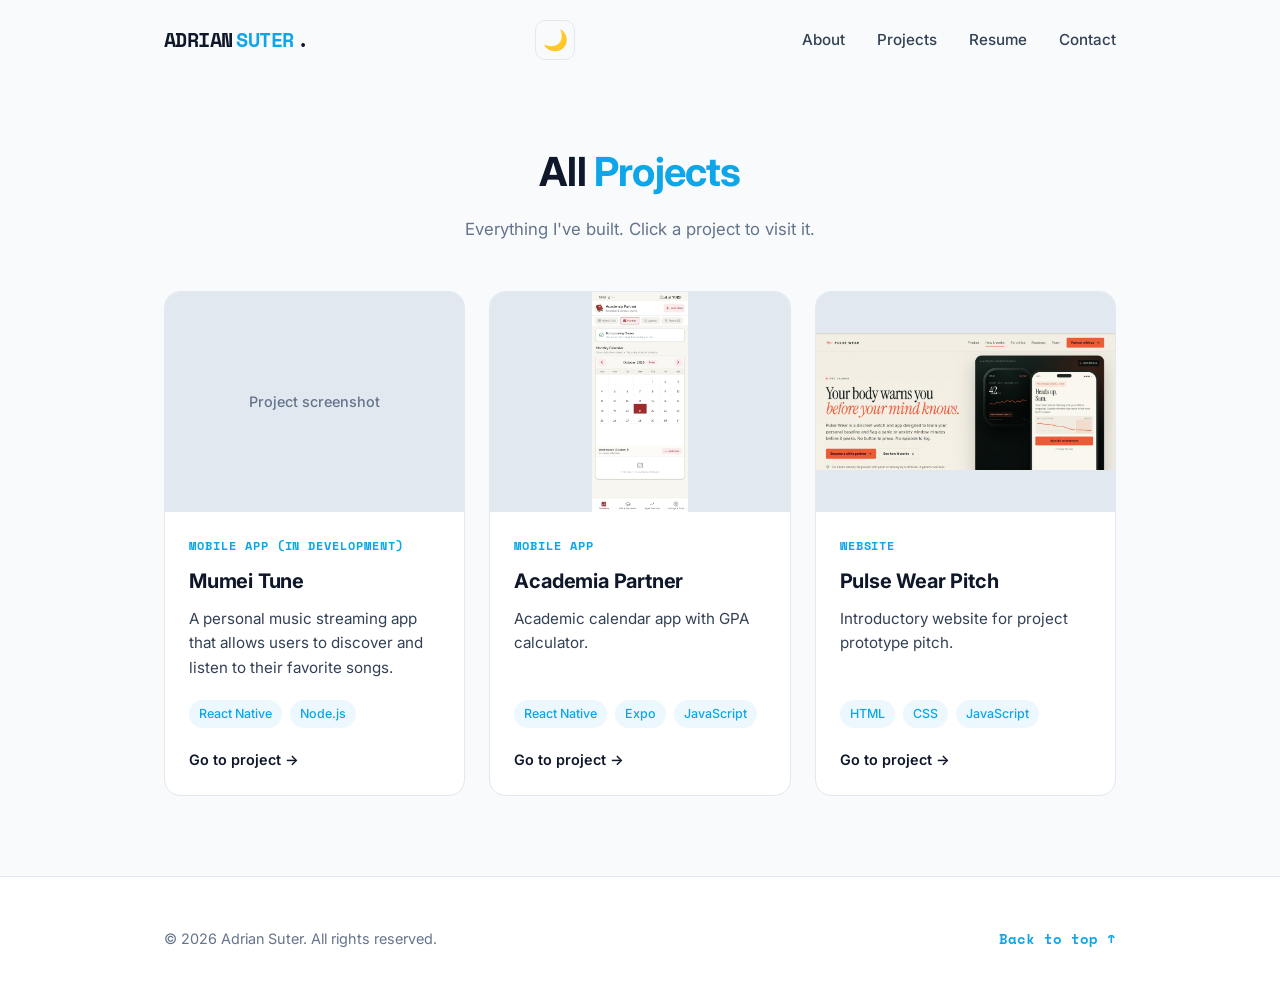
==== commit ecc0913e: "modified:   projects.html" ====
--- a/projects.html
+++ b/projects.html
@@ -48,7 +48,7 @@
             <div class="project-img-placeholder">Project screenshot</div>
           </div>
           <div class="project-content">
-            <span class="project-tag">Mobile APP</span>
+            <span class="project-tag">Mobile APP (In Development)</span>
             <h3 class="project-title">Mumei Tune</h3>
             <p class="project-description">
               A personal music streaming app that allows users to discover and listen to their favorite songs.
@@ -56,7 +56,6 @@
             <div class="project-tech">
               <span>React Native</span>
               <span>Node.js</span>
-              <span>Tailwind</span>
             </div>
             <a href="#" class="project-link">Go to project →</a>
           </div>
